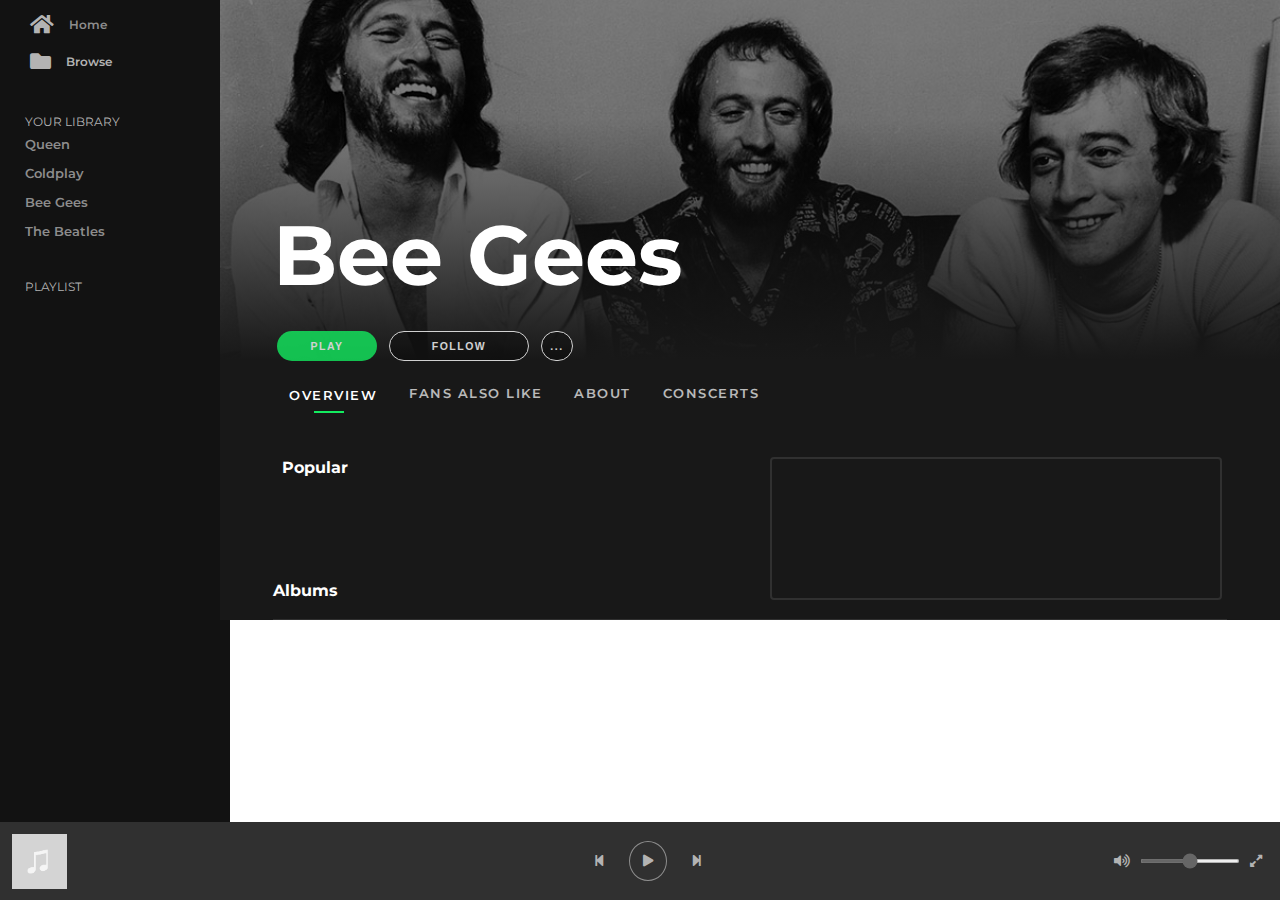
==== bee-gees.html @ 7ec3ccb5 "add: coldplay, bee-gees, the-beatles pages - add: audio folder - edit: queen.js to artistPaje.js" ====
<!DOCTYPE html>
<html lang="en">
<head>
  <meta charset="UTF-8">
  <meta http-equiv="X-UA-Compatible" content="IE=edge">
  <meta name="viewport" content="width=device-width, initial-scale=1.0">
  <title>Spotify Clone</title>
  <link href="https://fonts.googleapis.com/css2?family=Montserrat:ital,wght@0,300;0,400;0,600;0,800;0,900;1,300;1,400;1,600;1,700;1,800;1,900&display=swap" rel="stylesheet">
  <link rel="stylesheet" href="./fontawesome/css/all.min.css">
  <link rel='icon' type='image/png' href="./icon.png"/>
  <link rel="stylesheet" href="./css/main.css">
</head>
<body data-artistName='bee+gees' data-artistID="111264">

  <nav class="sidebar">
    <ul class="sidebar__items">
      <li>
        <i class="fas fa-home"></i>
        <a href="#">
          <span>Home</span>
        </a>
      </li>
      <li>
        <i class="fas fa-folder"></i>
        <span>Browse</span>
      </li>
    </ul>
    <h5>YOUR LIBRARY</h5>
    <ul class="sidebar__library">
      <a href="./queen.html">
        <li id="queen">Queen</li>
      </a>
      <a href="./cold-play.html">
        <li id="coldplay">Coldplay</li>
      </a>
      <a href="./bee-gees.html">
        <li id="bee-gees">Bee Gees</li>
      </a>
      <a href="./the-beatles.html">
        <li id="the-beatles">The Beatles</li>
      </a>
    </ul>
    <h5>PLAYLIST</h5>
    <ul class="sidebar__playlist"></ul>
  </nav>
  <main class="home">
    <div class="artistSection">
      <div class="artistSection--overlay"></div>
      <img src="./img/bee-gees.jpg" alt="queen-cover-page">
      
      <div class="artistSection__header">
        <h1>Bee Gees</h1>
        <div class="btn">
          <button>Play</button>
          <button>Follow</button>
          <button>...</button>
        </div>
        <ul class="selectSubPage">
          <li data-noSelect="true">
            <div class="overview"></div>
            Overview
          </li>
          <li data-noSelect="true">Fans also like</li>
          <li data-noSelect="true">About</li>
          <li data-noSelect="true">Conscerts</li>
        </ul>
      </div>

      <div class="topNtop">
        <div class="mostPopular">
          <h3>Popular</h3>
          <ul class="mostPopular__list"></ul>
        </div>
        <div class="videos">
          <iframe src="https://www.youtube.com/embed/-CN5a5a2u2s?controls=0&amp;start=10"
            frameborder="0"
            allow="accelerometer; autoplay; clipboard-write; encrypted-media; gyroscope; picture-in-picture"
          >
          </iframe>          
        </div>
      </div>

      <div class="albumList">
        <h3>Albums</h3>
        <hr>
        <div class="albumList__piece"></div>
      </div>

    </div>
  </main>
  <footer class="taskbar">
    <div class="taskbar__track">
      <img src="./default-cover.png" alt="track-cover">
      <div class="info">
        <strong> </strong>
        <p></p>
      </div>
    </div>
    
    <div class="taskbar__trackStatus">
      <div class="audioSetter">
        <i class="fas fa-step-backward"></i>
        <i id="playButton" class="fas fa-play"></i>
        <i class="fas fa-step-forward"></i>
      </div>
      
      <div class="audioProgress statusBar">
        <p class="audioProgress__actual"></p>
        <audio class="audioTag"></audio>
        <input type="range" class="statusBar__range" id="volume" name="volume">
        <p class="audioProgress__total"></p>
      </div>
    </div>

    <div class="taskbar__trackAudio">
      <i class="fas fa-volume-up"></i>
      <input type="range" class="statusBar__volume">
      <i class="fas fa-expand-alt"></i>
    </div>
  </footer>
  <!-- <script src="./js/main.js" type="module"></script> -->
  <script src="./js/sidebar.js" type="module"></script>  
  <!-- <script src="./js/home.js" type="module"></script>   -->
  <script src="./js/footer.js" type="module"></script>  
  <script src="./js/artistPage.js" type="module"></script>  
</body>
</html>
---- css/main.css ----
@charset "UTF-8";
html {
  min-width: 781px;
  font-size: 14px;
  font-family: "Montserrat", sans-serif;
  user-select: none;
}

body {
  margin: 0;
  padding: 0;
  color: #fff;
}

* {
  scroll-behavior: smooth;
}

a {
  color: #8d8d8d;
  cursor: default;
  text-decoration: none;
}
a:hover {
  color: #fff;
}
a:active {
  opacity: 0.7;
}

h1, h2, h3, h4, h5, h6,
p {
  margin: 0;
  padding: 0;
}

hr {
  margin: 4px 0 16px 0;
  border: 0;
  border-bottom: 1px solid #303030;
}

ul {
  padding: 0;
  list-style: none;
}

button {
  width: 100px;
  height: 30px;
  background: rgba(0, 0, 0, 0.35);
  border: 1px solid #fff;
  border-radius: 32px;
  color: #fff;
  font-size: 0.75rem;
  font-weight: 800;
  letter-spacing: 1.5px;
  opacity: 0.8;
  outline: none;
  text-transform: uppercase;
}
button:hover {
  opacity: 1;
  transform: scale(1.1);
}
button:active {
  opacity: 0.7;
  transform: scale(1);
}

.sidebar {
  position: fixed;
  padding: 0 25px;
  width: 180px;
  height: 100vh;
  background: #121212;
  color: #B3B3B3;
}
.sidebar .sidebar__items {
  padding: 0;
}
.sidebar ul li {
  display: flex;
  align-items: center;
  margin: 14px 0;
  font-size: 0.9rem;
  font-weight: 600;
}
.sidebar ul li:hover {
  color: #fff;
  cursor: default;
}
.sidebar ul li:active {
  opacity: 0.7;
}
.sidebar ul li i {
  margin: 0 5px;
  font-size: 1.5rem;
}
.sidebar ul li span {
  margin: 5px 10px;
  font-weight: 600;
  font-size: 0.85rem;
}
.sidebar h5 {
  margin: 40px 0 -6px 0;
  color: #B3B3B3;
  font-weight: 400;
  font-size: 0.85rem;
}

.selectedItem {
  position: absolute;
  left: 0;
  width: 4px;
  height: 20px;
  background: #13eb5f;
}

.home {
  margin: 0 0 80px 220px;
  background: #181818;
}
.home .wrapperTracks {
  padding: 20px 7% 5px;
}
.home .wrapperTracks .wrapperTracks__header {
  display: flex;
  justify-content: space-between;
  font-size: 0.85rem;
}
.home .wrapperTracks .wrapperTracks__header .wrapperTracks--beatles:after {
  content: "🚶🏼🚶🚶🏻‍♂️🚶🏻‍♀️";
  display: inline-block;
  transform: scaleX(-1);
}
.home .wrapperTracks .wrapperTracks__header .wrapperTracks--queen:after {
  content: "👑";
  display: inline-block;
  position: relative;
  top: -13px;
  right: 78px;
  font-size: 1.6rem;
  transform: rotate(-20deg);
}
.home .wrapperTracks .wrapperTracks__header .wrapperTracks--black-sabbath:after {
  content: "🎸";
  display: inline-block;
  position: relative;
  top: -5px;
  left: -41.4px;
  font-size: 2.1rem;
  transform: rotate(135deg);
}
.home .wrapperTracks .wrapperTracks__header .dirBtn .dirBtn__right, .home .wrapperTracks .wrapperTracks__header .dirBtn .dirBtn__left {
  padding: 0 10px;
  width: 10px;
  border: 0;
  background-color: transparent;
  color: #B3B3B3;
  font-family: Courier New, Courier, monospace;
  font-size: 1.5rem;
  outline: none;
  cursor: pointer;
  font-weight: lighter;
}
.home .wrapperTracks .wrapperTracks__header .dirBtn .dirBtn__right:hover, .home .wrapperTracks .wrapperTracks__header .dirBtn .dirBtn__left:hover {
  color: #fff;
}
.home .wrapperTracks .wrapperTracks__header h2 {
  width: 80%;
}
.home .wrapperTracks .wrapperList {
  display: flex;
  overflow: hidden;
  scroll-snap-type: x mandatory;
}
.home .wrapperTracks .wrapperList .wrapperList__card {
  display: flex;
  flex-direction: column;
  margin: 0 2% 0 0;
  scroll-snap-align: start;
}
.home .wrapperTracks .wrapperList .wrapperList__card img {
  width: 180px;
  transition: opacity 0.25s;
}
.home .wrapperTracks .wrapperList .wrapperList__card img:hover {
  opacity: 0.25;
}
.home .wrapperTracks .wrapperList .wrapperList__card strong {
  padding: 10px 0 0 0;
  font-weight: 600;
}
.home .wrapperTracks .wrapperList .wrapperList__card p {
  padding: 5px 0 0 0;
  color: #B3B3B3;
  font-size: 0.9rem;
}

.taskbar {
  position: fixed;
  bottom: 0;
  width: 100%;
  height: 6%;
  min-height: 50px;
  padding: 12px;
  display: flex;
  justify-content: space-between;
  align-items: center;
  background: #303030;
  color: #B3B3B3;
}
.taskbar .taskbar__track {
  display: flex;
  min-width: 200px;
  max-width: 200px;
}
.taskbar .taskbar__track img {
  height: 55px;
}
.taskbar .taskbar__track strong {
  color: #fff;
  font-size: 1rem;
  font-weight: normal;
}
.taskbar .taskbar__track p {
  margin-top: 10px;
  font-size: 0.8rem;
}
.taskbar .taskbar__track .info {
  display: flex;
  flex-direction: column;
  justify-content: center;
  margin: 0 15px;
}
.taskbar .taskbar__trackStatus {
  display: flex;
  flex-direction: column;
  align-items: center;
}
.taskbar .taskbar__trackStatus > * {
  margin: 0 5px;
}
.taskbar .taskbar__trackStatus i {
  font-size: 0.9rem;
  margin: 0 10px;
}
.taskbar .taskbar__trackStatus i:hover {
  color: #fff;
}
.taskbar .taskbar__trackStatus i:active {
  opacity: 0.7;
}
.taskbar .taskbar__trackStatus .fa-play,
.taskbar .taskbar__trackStatus .fa-pause {
  padding: 13px;
  font-size: 0.85rem;
  border: 1px solid #8d8d8d;
  border-radius: 100%;
}
.taskbar .taskbar__trackStatus .fa-play:hover,
.taskbar .taskbar__trackStatus .fa-pause:hover {
  border: 1px solid #fff;
}
.taskbar .taskbar__trackStatus .fa-play:active,
.taskbar .taskbar__trackStatus .fa-pause:active {
  border: 1px solid #8d8d8d;
  opacity: 0.7;
}
.taskbar .taskbar__trackStatus .audioProgress {
  display: flex;
  align-items: center;
  display: none;
}
.taskbar .taskbar__trackStatus .audioProgress > * {
  margin: 5px 10px 0;
  font-size: 0.9rem;
}
.taskbar .taskbar__trackStatus .audioProgress input {
  width: 170px;
  height: 4px;
  border-radius: 100%;
  filter: grayscale(100%);
}
.taskbar .taskbar__trackStatus .audioProgress input:hover {
  filter: invert(10%) sepia(15%) saturate(11368%) hue-rotate(670deg) brightness(95%) contrast(94%);
}
.taskbar .taskbar__trackAudio {
  padding: 25px;
  display: flex;
  align-items: center;
}
.taskbar .taskbar__trackAudio > * {
  margin: 0 5px;
}
.taskbar .taskbar__trackAudio i:hover {
  color: #fff;
}
.taskbar .taskbar__trackAudio i:active {
  opacity: 0.7;
}
.taskbar .taskbar__trackAudio input {
  width: 100px;
  height: 4px;
  border-radius: 100%;
  filter: grayscale(100%);
}
.taskbar .taskbar__trackAudio input:hover {
  filter: invert(10%) sepia(15%) saturate(11368%) hue-rotate(670deg) brightness(95%) contrast(94%);
}

.artistSection {
  position: relative;
  margin: 0;
  background: #181818;
}
.artistSection .artistSection--overlay {
  position: absolute;
  width: 100%;
  height: 400px;
  background: linear-gradient(to top, #181818 10%, rgba(0, 0, 0, 0.5) 70%);
}
.artistSection img {
  width: 100%;
  height: 400px;
  object-fit: cover;
}
.artistSection .artistSection__header {
  position: relative;
  margin-top: -200px;
  padding: 0 5%;
}
.artistSection .artistSection__header h1 {
  font-size: 6rem;
}
.artistSection .artistSection__header .btn {
  margin: 25px 0;
}
.artistSection .artistSection__header .btn button {
  margin: 0 4px;
}
.artistSection .artistSection__header .btn button:nth-child(1) {
  background: #13eb5f;
  border: 0;
}
.artistSection .artistSection__header .btn button:nth-child(2) {
  width: 140px;
}
.artistSection .artistSection__header .btn button:nth-child(3) {
  width: 32px;
  padding: 5px;
}
.artistSection .artistSection__header .selectSubPage {
  display: flex;
  font-weight: 600;
  text-transform: uppercase;
}
.artistSection .artistSection__header .selectSubPage li {
  margin: 0 16px;
  font-size: 0.9rem;
  letter-spacing: 1.5px;
  opacity: 0.7;
}
.artistSection .artistSection__header .selectSubPage li:nth-child(1) {
  opacity: 1;
}
.artistSection .artistSection__header .selectSubPage li:hover {
  opacity: 1;
}
.artistSection .artistSection__header .selectSubPage .overview {
  position: relative;
  top: 25px;
  left: 25px;
  width: 30px;
  height: 2px;
  background: #13eb5f;
}
.artistSection .topNtop {
  display: flex;
  padding: 0 4%;
}
.artistSection .topNtop > * {
  margin: 0 20px;
}
.artistSection .topNtop .mostPopular {
  margin-top: 40px;
  width: 50%;
}
.artistSection .topNtop .mostPopular .mostPopular__list {
  display: flex;
  flex-direction: column;
}
.artistSection .topNtop .mostPopular .mostPopular__list li {
  display: flex;
  flex-direction: row;
  width: 100%;
  height: 38px;
  border-bottom: 1px solid #303030;
}
.artistSection .topNtop .mostPopular .mostPopular__list li:hover {
  background-color: #303030;
}
.artistSection .topNtop .mostPopular .mostPopular__list li:active {
  color: #13eb5f;
}
.artistSection .topNtop .mostPopular .mostPopular__list li:visited {
  color: #13eb5f;
}
.artistSection .topNtop .mostPopular .mostPopular__list li span {
  display: flex;
  justify-content: center;
  align-items: center;
  flex-basis: 40px;
}
.artistSection .topNtop .mostPopular .mostPopular__list li :nth-child(2) {
  opacity: 0.4;
}
.artistSection .topNtop .mostPopular .mostPopular__list li :nth-child(2):hover {
  opacity: 1;
}
.artistSection .topNtop .mostPopular .mostPopular__list li :nth-child(2):active {
  opacity: 0.4;
}
.artistSection .topNtop .mostPopular .mostPopular__list li :nth-child(3) {
  flex-basis: 100%;
  justify-content: left;
  margin-left: 10px;
}
.artistSection .topNtop .mostPopular .mostPopular__list li :nth-child(4) {
  font-size: 0.85rem;
}
.artistSection .topNtop .videos {
  width: 50%;
}
.artistSection .topNtop .videos iframe {
  width: 100%;
  height: 88%;
  border-radius: 4px;
  border: 2px solid #303030;
  transform: translateY(40px);
}
.artistSection .albumList {
  padding: 0 5%;
}
.artistSection .albumList h3 {
  padding: 5px 0 15px 0;
}
.artistSection .albumList .albumList__piece li {
  display: flex;
  flex-direction: row;
  width: 100%;
  height: 38px;
  border-bottom: 1px solid #303030;
  opacity: 0.5;
}
.artistSection .albumList .albumList__piece li:hover {
  background-color: #303030;
}
.artistSection .albumList .albumList__piece li span {
  align-self: center;
  flex-basis: 40px;
}
.artistSection .albumList .albumList__piece li :nth-child(3) {
  flex-basis: 100%;
}
.artistSection .albumList .albumList__piece li :nth-child(4) {
  font-size: 0.85rem;
}
.artistSection .albumList .albumList__piece .albumList__piece--header {
  display: flex;
}
.artistSection .albumList .albumList__piece .albumList__piece--header > * {
  align-self: center;
}
.artistSection .albumList .albumList__piece .albumList__piece--header img {
  width: 135px;
  height: 135px;
}
.artistSection .albumList .albumList__piece .albumList__piece--header img:hover {
  opacity: 0.5;
}
.artistSection .albumList .albumList__piece .albumList__piece--header img:hover ~ .header__info {
  opacity: 1;
  transform: scale(1.3);
}
.artistSection .albumList .albumList__piece .albumList__piece--header .header__info {
  margin: 0 15px;
  font-size: 1.2rem;
  opacity: 0.75;
  transition: 0.35s;
}
.artistSection .albumList .albumList__piece .albumList__piece--header .header__info > * {
  margin: 5px 0;
}
.artistSection .albumList .albumList__piece .albumList__piece--header .header__info p {
  color: #8d8d8d;
  font-size: 0.9rem;
  font-weight: 600;
}

@media (max-width: 1100px) {
  .topNtop {
    justify-content: center;
  }
  .topNtop .mostPopular {
    width: 80% !important;
  }
  .topNtop .videos {
    display: none;
  }
}

/*# sourceMappingURL=main.css.map */
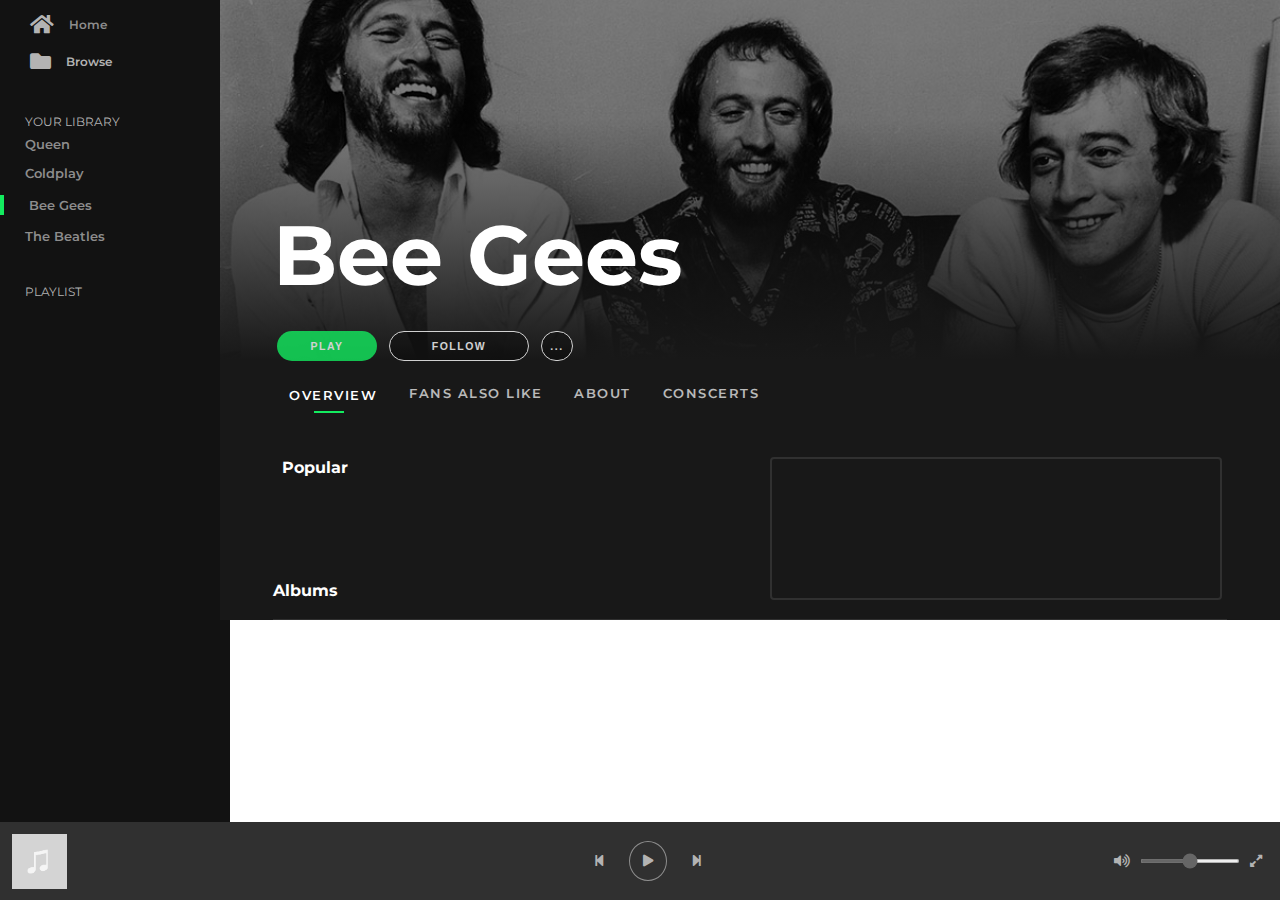
==== commit 80e440d5: "edit: fix pointer pages in the sidebar" ====
--- a/bee-gees.html
+++ b/bee-gees.html
@@ -34,7 +34,7 @@
         <li id="coldplay">Coldplay</li>
       </a>
       <a href="./bee-gees.html">
-        <li id="bee-gees">Bee Gees</li>
+        <li id="bee-gees" class="selectedItemLibrary">Bee Gees</li>
       </a>
       <a href="./the-beatles.html">
         <li id="the-beatles">The Beatles</li>
--- a/css/main.css
+++ b/css/main.css
@@ -112,6 +112,15 @@
 .selectedItem {
   position: absolute;
   left: 0;
+  width: 4px;
+  height: 20px;
+  background: #13eb5f;
+}
+
+.selectedItemLibrary:before {
+  content: "";
+  position: relative;
+  left: -25px;
   width: 4px;
   height: 20px;
   background: #13eb5f;
